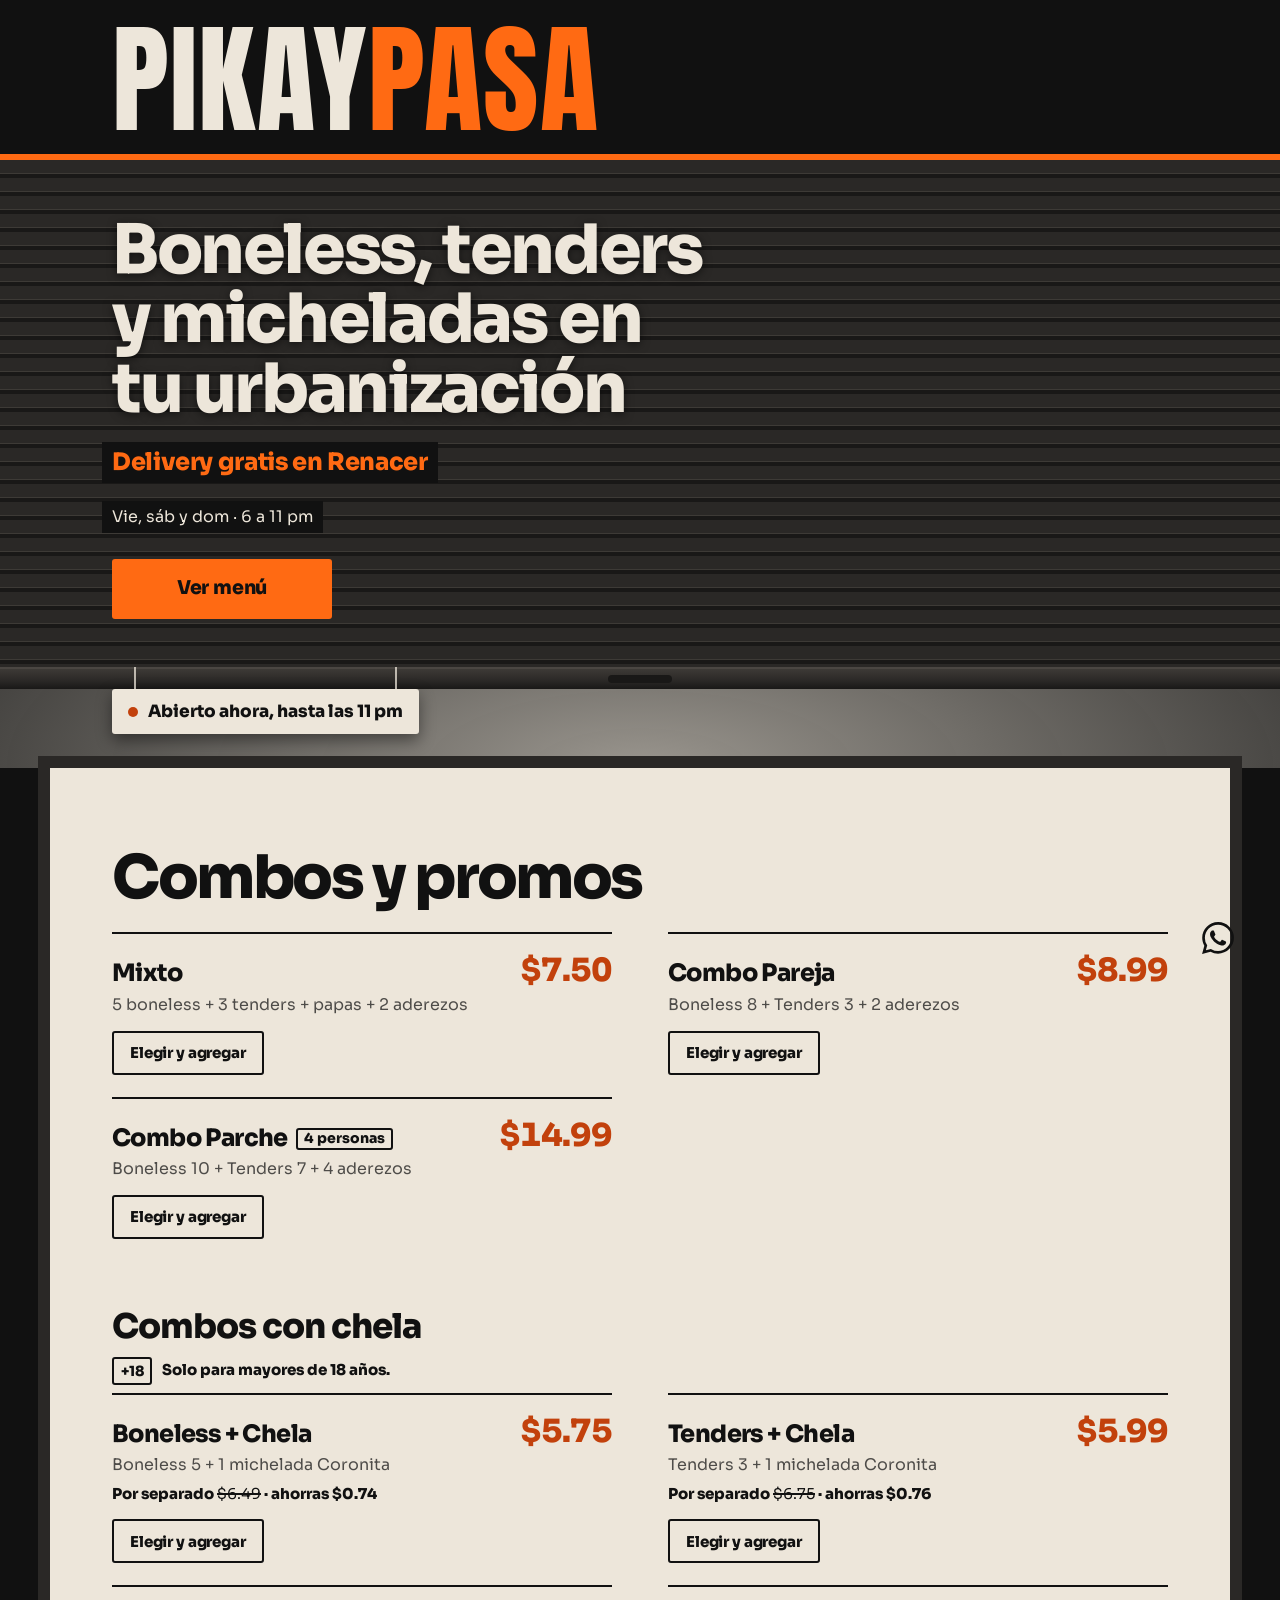
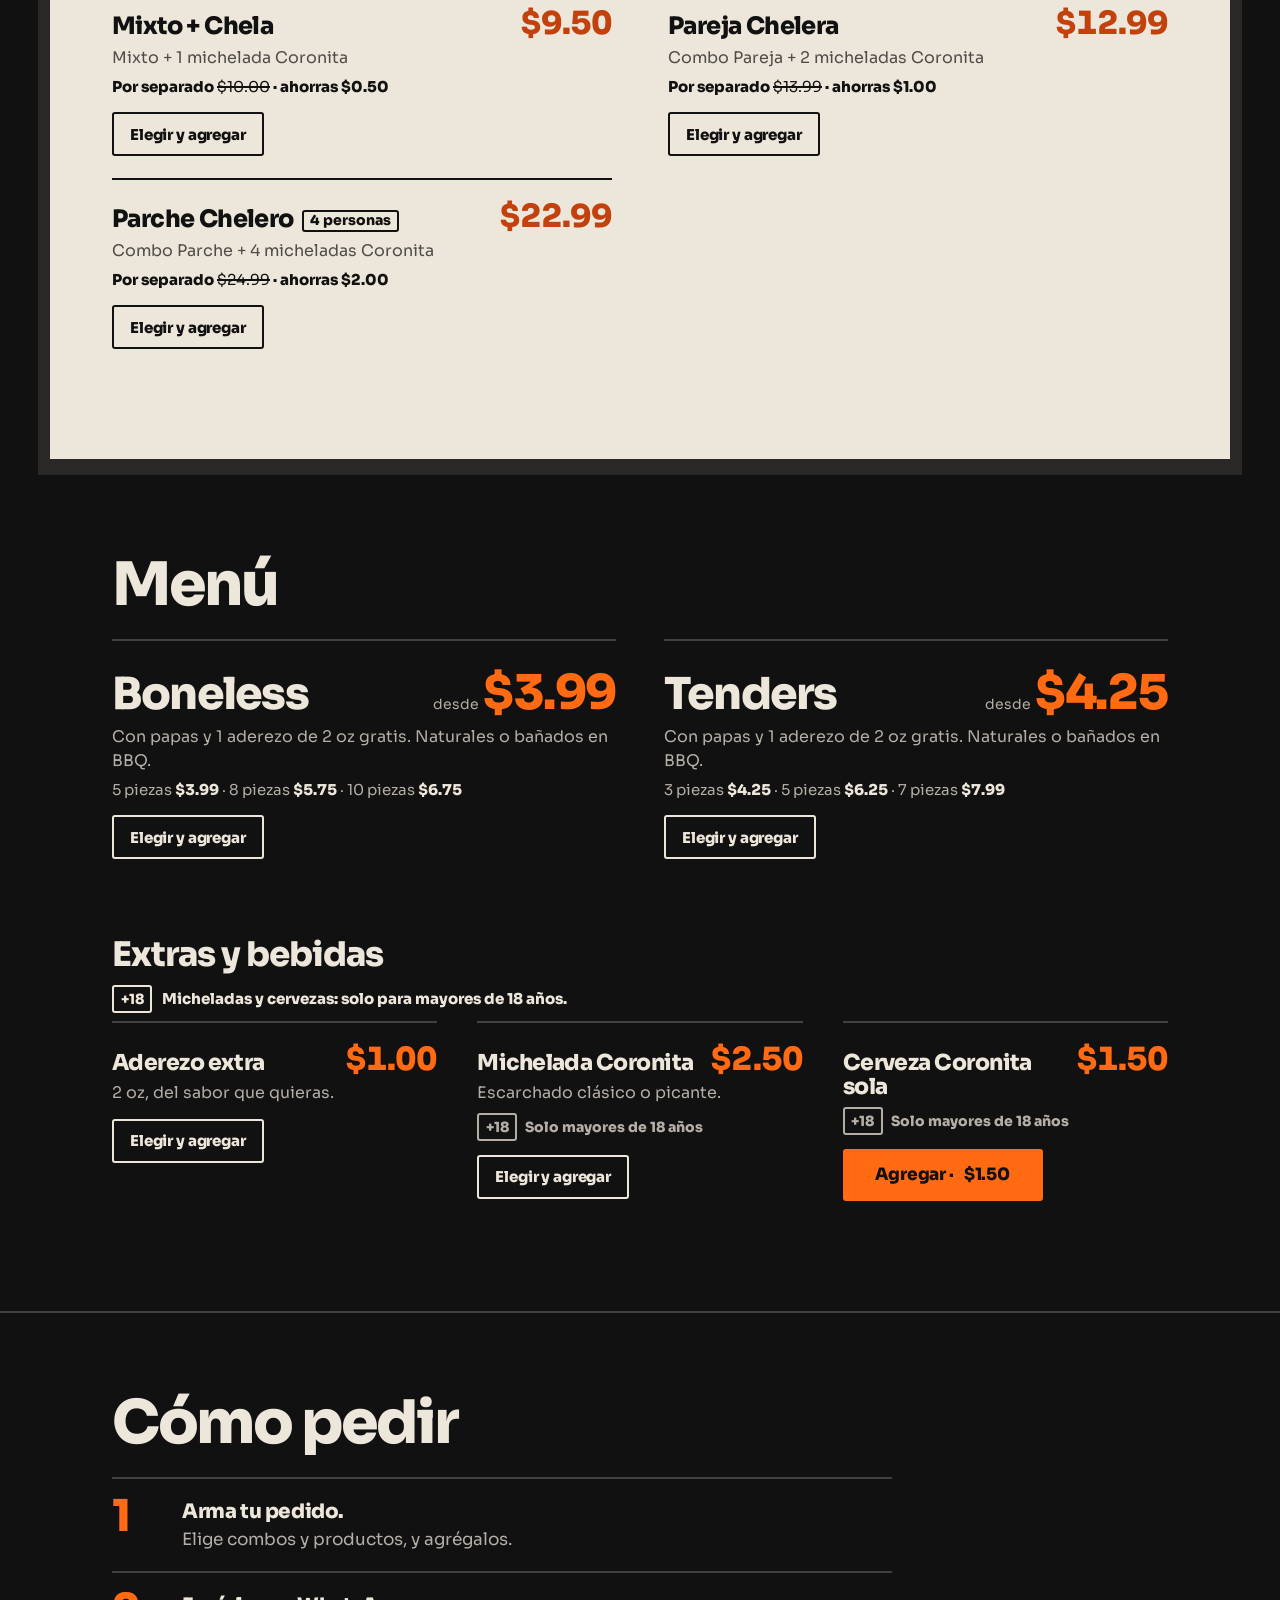
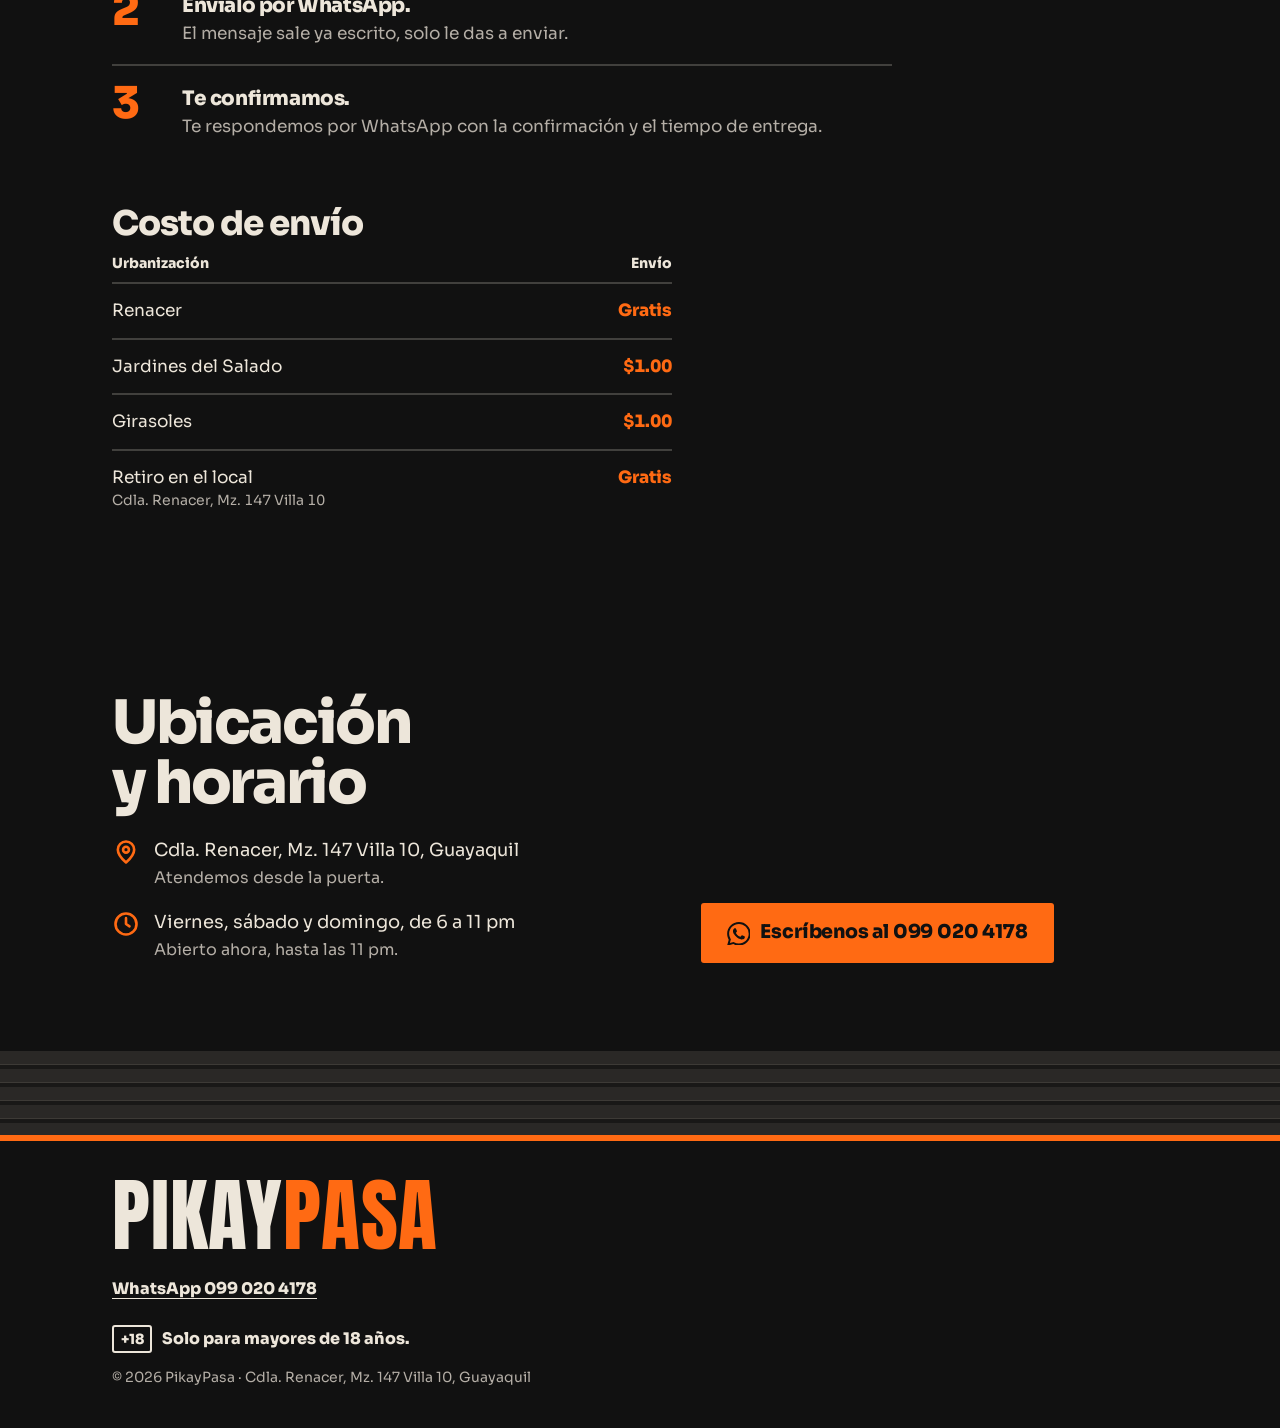
==== index.html @ 6bc5979d "Página de PikayPasa: catálogo para pedir por WhatsApp Sitio estático (HTML, CSS y JS) con combos, me" ====
<!doctype html>
<html lang="es-EC">
<head>
  <meta charset="utf-8">
  <meta name="viewport" content="width=device-width, initial-scale=1, viewport-fit=cover">
  <title>PikayPasa · Boneless, tenders y micheladas en Renacer</title>
  <meta name="description" content="Boneless, tenders y micheladas en tu urbanización. Pide por WhatsApp. Delivery gratis en Renacer. Viernes, sábado y domingo, de 6 a 11 pm.">
  <meta name="theme-color" content="#111111">
  <link rel="icon" href="data:image/svg+xml,%3Csvg xmlns='http://www.w3.org/2000/svg' viewBox='0 0 32 32'%3E%3Crect width='32' height='32' fill='%23111111'/%3E%3Crect x='6' y='22' width='20' height='4' fill='%23FF6A13'/%3E%3Crect x='6' y='6' width='20' height='3' fill='%23EDE6DA'/%3E%3Crect x='6' y='12' width='20' height='3' fill='%23EDE6DA'/%3E%3C/svg%3E">

  <!-- Vista previa al compartir en WhatsApp / redes -->
  <meta property="og:type" content="website">
  <meta property="og:locale" content="es_EC">
  <meta property="og:title" content="PikayPasa">
  <meta property="og:description" content="Boneless, tenders y micheladas en tu urbanización. Pide por WhatsApp. Delivery gratis en Renacer.">
  <!-- Cuando tengas la imagen de 1200×630, guárdala como img/og.jpg y quita los dos guiones de abajo:
  <meta property="og:image" content="img/og.jpg">
  -->

  <link rel="preconnect" href="https://fonts.googleapis.com">
  <link rel="preconnect" href="https://fonts.gstatic.com" crossorigin>
  <link rel="stylesheet" href="https://fonts.googleapis.com/css2?family=Anton&family=Sora:wght@400;800&display=swap">
  <link rel="stylesheet" href="css/estilos.css">
</head>
<body>

  <a class="saltar" href="#combos">Saltar al menú</a>

  <!-- ============ INICIO ============ -->
  <header class="rotulo">
    <h1 class="logo" aria-label="PikayPasa"><span class="logo-pikay">PIKAY</span><span class="logo-pasa">PASA</span></h1>
  </header>

  <section class="frente" aria-label="Inicio">
    <div class="reja" id="reja">
      <div class="reja-texto contenedor">
        <p class="lema">Boneless, tenders y micheladas en tu urbanización</p>
        <p class="gratis">Delivery gratis en Renacer</p>
        <p class="horario-corto" data-texto="horarioCorto"></p>
        <a class="btn btn-grande" href="#combos">Ver menú</a>
      </div>
      <div class="reja-borde" aria-hidden="true"><span class="manija"></span></div>
    </div>
    <p class="cartel" id="estado" role="status"></p>
  </section>

  <nav class="secciones" aria-label="Secciones">
    <div class="secciones-pista" id="secciones">
      <a href="#combos">Combos</a>
      <a href="#chela" data-alcohol>Con chela</a>
      <a href="#p-boneless">Boneless</a>
      <a href="#p-tenders">Tenders</a>
      <a href="#extras">Extras y bebidas</a>
      <a href="#como-pedir">Cómo pedir</a>
      <a href="#ubicacion">Ubicación</a>
    </div>
  </nav>

  <main>
    <!-- ============ COMBOS (la ventanilla) ============ -->
    <section class="ventanilla" id="combos" aria-labelledby="t-combos">
      <div class="contenedor">
        <h2 id="t-combos">Combos y promos</h2>
        <div class="lista lista-combos" id="lista-combos"></div>

        <div class="bloque-chela" id="chela" data-alcohol>
          <h3 class="subtitulo">Combos con chela</h3>
          <p class="aviso-18"><span class="sello-18">+18</span> Solo para mayores de 18 años.</p>
          <div class="lista lista-combos" id="lista-chela"></div>
        </div>
      </div>
    </section>

    <!-- ============ MENÚ ============ -->
    <section class="menu" id="menu" aria-labelledby="t-menu">
      <div class="contenedor">
        <h2 id="t-menu">Menú</h2>
        <div class="menu-principal" id="menu-principal"></div>

        <h3 class="subtitulo" id="extras">Extras y bebidas</h3>
        <p class="aviso-18" data-alcohol><span class="sello-18">+18</span> Micheladas y cervezas: solo para mayores de 18 años.</p>
        <div class="lista lista-extras" id="lista-extras"></div>
      </div>
    </section>

    <!-- ============ CÓMO PEDIR ============ -->
    <section class="como" id="como-pedir" aria-labelledby="t-como">
      <div class="contenedor">
        <h2 id="t-como">Cómo pedir</h2>
        <ol class="pasos">
          <li><span><strong>Arma tu pedido.</strong> Elige combos y productos, y agrégalos.</span></li>
          <li><span><strong>Envíalo por WhatsApp.</strong> El mensaje sale ya escrito, solo le das a enviar.</span></li>
          <li><span><strong>Te confirmamos.</strong> Te respondemos por WhatsApp con la confirmación y el tiempo de entrega.</span></li>
        </ol>

        <h3 class="subtitulo">Costo de envío</h3>
        <table class="tabla-envios">
          <caption class="oculto">Costo de envío por urbanización</caption>
          <thead><tr><th scope="col">Urbanización</th><th scope="col">Envío</th></tr></thead>
          <tbody id="tabla-envios"></tbody>
        </table>
      </div>
    </section>

    <!-- ============ UBICACIÓN Y HORARIO ============ -->
    <section class="ubicacion" id="ubicacion" aria-labelledby="t-ubicacion">
      <div class="contenedor ubicacion-grid">
        <div>
          <h2 id="t-ubicacion">Ubicación y horario</h2>
          <p class="dato">
            <svg class="ico" viewBox="0 0 24 24" aria-hidden="true"><path d="M12 21s-7-6.2-7-11a7 7 0 0 1 14 0c0 4.8-7 11-7 11z"/><circle cx="12" cy="10" r="2.5"/></svg>
            <span><span data-texto="direccionCompleta"></span><br><span class="dato-sub">Atendemos desde la puerta.</span></span>
          </p>
          <p class="dato">
            <svg class="ico" viewBox="0 0 24 24" aria-hidden="true"><circle cx="12" cy="12" r="9"/><path d="M12 7v5l3 2"/></svg>
            <span><span data-texto="horario"></span><br><span class="dato-sub" id="estado-2"></span></span>
          </p>
        </div>
        <div class="ubicacion-acciones">
          <a class="btn btn-grande" id="wa-general" href="#" target="_blank" rel="noopener">
            <svg class="ico ico-wa" viewBox="0 0 24 24" aria-hidden="true"><use href="#logo-wa"/></svg>
            <span>Escríbenos al <span data-texto="whatsappVisible"></span></span>
          </a>
          <a class="enlace-ig" id="ig-1" href="#" target="_blank" rel="noopener" hidden>
            <svg class="ico" viewBox="0 0 24 24" aria-hidden="true"><rect x="3.5" y="3.5" width="17" height="17" rx="5"/><circle cx="12" cy="12" r="4"/><circle cx="17.2" cy="6.8" r="0.6"/></svg>
            <span class="ig-usuario"></span>
          </a>
        </div>
      </div>
    </section>
  </main>

  <!-- ============ PIE ============ -->
  <footer class="pie">
    <div class="pie-reja" aria-hidden="true"></div>
    <div class="contenedor pie-contenido">
      <p class="logo logo-pie" aria-label="PikayPasa"><span class="logo-pikay">PIKAY</span><span class="logo-pasa">PASA</span></p>
      <p class="pie-datos">
        <a id="wa-pie" href="#" target="_blank" rel="noopener">WhatsApp&nbsp;<span data-texto="whatsappVisible"></span></a>
        <a id="ig-2" href="#" target="_blank" rel="noopener" hidden>Instagram&nbsp;<span class="ig-usuario"></span></a>
      </p>
      <p class="pie-18" data-alcohol><span class="sello-18">+18</span> Solo para mayores de 18 años.</p>
      <p class="pie-anio">© <span id="anio"></span> PikayPasa · <span data-texto="direccionCompleta"></span></p>
    </div>
  </footer>

  <!-- Logo de WhatsApp (se reutiliza en los botones) -->
  <svg width="0" height="0" style="position:absolute" aria-hidden="true">
    <symbol id="logo-wa" viewBox="0 0 24 24"><path d="M17.472 14.382c-.297-.149-1.758-.867-2.03-.967-.273-.099-.471-.148-.67.15-.197.297-.767.966-.94 1.164-.173.199-.347.223-.644.075-.297-.15-1.255-.463-2.39-1.475-.883-.788-1.48-1.761-1.653-2.059-.173-.297-.018-.458.13-.606.134-.133.298-.347.446-.52.149-.174.198-.298.298-.497.099-.198.05-.371-.025-.52-.075-.149-.669-1.612-.916-2.207-.242-.579-.487-.5-.669-.51-.173-.008-.371-.01-.57-.01-.198 0-.52.074-.792.372-.272.297-1.04 1.016-1.04 2.479 0 1.462 1.065 2.875 1.213 3.074.149.198 2.096 3.2 5.077 4.487.709.306 1.262.489 1.694.625.712.227 1.36.195 1.871.118.571-.085 1.758-.719 2.006-1.413.248-.694.248-1.289.173-1.413-.074-.124-.272-.198-.57-.347m-5.421 7.403h-.004a9.87 9.87 0 0 1-5.031-1.378l-.361-.214-3.741.982.998-3.648-.235-.374a9.86 9.86 0 0 1-1.51-5.26c.001-5.45 4.436-9.884 9.888-9.884 2.64 0 5.122 1.03 6.988 2.898a9.825 9.825 0 0 1 2.893 6.994c-.003 5.45-4.437 9.884-9.885 9.884m8.413-18.297A11.815 11.815 0 0 0 12.05 0C5.495 0 .16 5.335.157 11.892c0 2.096.547 4.142 1.588 5.945L.057 24l6.305-1.654a11.882 11.882 0 0 0 5.683 1.448h.005c6.554 0 11.89-5.335 11.893-11.893a11.821 11.821 0 0 0-3.48-8.413z"/></symbol>
  </svg>

  <!-- ============ WHATSAPP FLOTANTE ============ -->
  <a class="wa-flotante" id="wa-flotante" href="#" target="_blank" rel="noopener" aria-label="Escríbenos por WhatsApp">
    <svg class="ico-wa" viewBox="0 0 24 24" aria-hidden="true"><use href="#logo-wa"/></svg>
  </a>

  <!-- ============ BARRA DEL PEDIDO ============ -->
  <button class="barra" id="barra" type="button" aria-haspopup="dialog" aria-controls="pedido" hidden>
    <span class="barra-info">
      <span class="barra-titulo">Tu pedido</span>
      <span class="barra-cantidad" id="barra-cantidad"></span>
    </span>
    <span class="barra-total" id="barra-total"></span>
    <span class="barra-ver">Ver pedido</span>
  </button>

  <!-- ============ PANEL DEL PEDIDO ============ -->
  <dialog class="pedido" id="pedido" aria-labelledby="t-pedido">
    <div class="pedido-cabeza">
      <h2 id="t-pedido">Tu pedido</h2>
      <button class="btn-icono" type="button" id="cerrar-pedido" aria-label="Cerrar pedido">
        <svg class="ico" viewBox="0 0 24 24" aria-hidden="true"><path d="M6 6l12 12M18 6L6 18"/></svg>
      </button>
    </div>

    <div class="pedido-cuerpo" id="pedido-cuerpo">
      <ul class="lineas" id="lineas"></ul>
      <p class="vacio" id="vacio" hidden>Todavía no agregas nada. Mira los combos y el menú.</p>

      <form class="datos" id="datos" novalidate>
        <fieldset class="zonas">
          <legend>¿Dónde lo entregamos?</legend>
          <div id="zonas"></div>
        </fieldset>

        <label class="campo">
          <span>Tu nombre</span>
          <input type="text" name="nombre" id="f-nombre" autocomplete="given-name" maxlength="60" required>
        </label>
        <label class="campo" id="campo-direccion">
          <span>Dirección (manzana y villa)</span>
          <input type="text" name="direccion" id="f-direccion" placeholder="Ej.: Mz. 12 Villa 4" autocomplete="off" maxlength="80">
        </label>
        <label class="campo">
          <span>Nota <span class="opcional">(opcional)</span></span>
          <textarea name="nota" id="f-nota" rows="2" maxlength="200" placeholder="Ej.: sin cebolla en la michelada"></textarea>
        </label>
      </form>

      <dl class="desglose" id="desglose"></dl>
    </div>

    <div class="pedido-pie">
      <p class="falta" id="falta" aria-live="polite"></p>
      <button class="btn btn-grande btn-enviar" type="button" id="enviar" disabled>
        <svg class="ico ico-wa" viewBox="0 0 24 24" aria-hidden="true"><use href="#logo-wa"/></svg>
        <span>Enviar pedido por WhatsApp</span>
      </button>
    </div>

    <div class="enviado" id="enviado" hidden>
      <p class="enviado-titulo">¡Tu pedido salió para WhatsApp!</p>
      <p>Te vamos a responder por WhatsApp para confirmar tu pedido y el tiempo de entrega.</p>
      <p class="enviado-sub">¿No se abrió el chat? <a id="reabrir" href="#" target="_blank" rel="noopener">Ábrelo otra vez con tu pedido</a>.</p>
      <button class="btn btn-grande" type="button" id="seguir">Listo</button>
    </div>
  </dialog>

  <script src="data/menu.js"></script>
  <script src="js/app.js"></script>
</body>
</html>
---- css/estilos.css ----
/* PikayPasa · estilos
   Paleta "Naranja crujiente". Los colores se cambian aquí arriba. */

:root {
  --negro: #111111;
  --naranja: #FF6A13;
  --hueso: #EDE6DA;
  --naranja-osc: #C2410C;
  --acero: #2A2826;
  --acero-sombra: #191817;
  --acero-luz: #3D3a36;

  --hueso-suave: rgba(237, 230, 218, 0.74);
  --hueso-linea: rgba(237, 230, 218, 0.22);
  --negro-suave: rgba(17, 17, 17, 0.72);
  --negro-linea: rgba(17, 17, 17, 0.2);

  --f-logo: "Anton", "Oswald", "Arial Narrow", sans-serif;
  --f-texto: "Sora", system-ui, -apple-system, "Segoe UI", sans-serif;

  --borde: 2px;
  --radio: 3px;
  --sube: cubic-bezier(0.16, 1, 0.3, 1);
  --gutter: 16px;
  --barra-alto: 72px;
  --vano: 0px;     /* espacio a los lados de la ventanilla */
  --marco: 6px;    /* grosor de los marcos de la ventanilla */

  color-scheme: dark;
}

*, *::before, *::after { box-sizing: border-box; }
html { -webkit-text-size-adjust: 100%; scroll-behavior: smooth; scroll-padding-top: 80px; }
html.sin-scroll { overflow: hidden; }
body {
  margin: 0;
  background: var(--negro);
  color: var(--hueso);
  font-family: var(--f-texto);
  font-weight: 400;
  font-size: 1rem;
  line-height: 1.5;
  -webkit-font-smoothing: antialiased;
  -webkit-tap-highlight-color: transparent;
  scrollbar-color: var(--acero-luz) var(--negro);
}
body.con-barra { padding-bottom: calc(var(--barra-alto) + env(safe-area-inset-bottom)); }
h1, h2, h3, p, ol, ul, dl, dd, fieldset { margin: 0; padding: 0; }
fieldset { border: 0; min-width: 0; }
ul, ol { list-style: none; }
button, input, select, textarea { font: inherit; color: inherit; }
img, svg { display: block; }
::selection { background: var(--naranja); color: var(--negro); }
:focus-visible { outline: 3px solid var(--naranja); outline-offset: 2px; }
.ventanilla :focus-visible, .pedido :focus-visible { outline-color: var(--naranja-osc); }
[hidden] { display: none !important; }
.oculto { position: absolute; width: 1px; height: 1px; overflow: hidden; clip: rect(0 0 0 0); white-space: nowrap; }

.contenedor { width: 100%; max-width: 1120px; margin: 0 auto; padding-left: var(--gutter); padding-right: var(--gutter); }

.ico { width: 1.25em; height: 1.25em; flex: none; fill: none; stroke: currentColor; stroke-width: 2.25; stroke-linecap: round; stroke-linejoin: round; }
.ico-wa { fill: currentColor; stroke: none; }

.saltar { position: absolute; left: 8px; top: -60px; z-index: 50; background: var(--naranja); color: var(--negro); padding: 10px 14px; font-weight: 800; text-decoration: none; }
.saltar:focus { top: 8px; }

/* ---------- Botones ---------- */
.btn {
  display: inline-flex; align-items: center; justify-content: center; gap: 10px;
  min-height: 52px; padding: 12px 22px;
  background: var(--naranja); color: var(--negro);
  border: 0; border-radius: var(--radio);
  font-weight: 800; font-size: 1.0625rem; line-height: 1.15; letter-spacing: -0.01em;
  text-decoration: none; text-align: center; cursor: pointer;
  transition: background-color 160ms ease, transform 120ms ease;
  touch-action: manipulation;
}
@media (hover: hover) { .btn:hover { background: #FF7F33; } }
.btn:active { transform: translateY(1px); }
.btn:disabled { background: var(--negro-linea); color: var(--negro-suave); cursor: not-allowed; transform: none; }
.btn-grande { min-height: 60px; font-size: 1.1875rem; padding: 14px 26px; }
.btn.agregado { background: var(--hueso); color: var(--negro); }
/* Sobre hueso solo hay dos tintas: negro y naranja oscuro */
.ventanilla .btn, .pedido .btn { background: var(--negro); color: var(--hueso); }
@media (hover: hover) { .ventanilla .btn:hover, .pedido .btn:hover { background: #2b2b2b; } }
.ventanilla .btn.agregado { background: var(--naranja-osc); color: var(--hueso); }
.pedido .btn:disabled { background: var(--negro-linea); color: var(--negro-suave); }

.btn-texto {
  display: inline-flex; align-items: center; gap: 6px; min-height: 44px; padding: 8px 4px;
  background: none; border: 0; cursor: pointer; font-weight: 800; font-size: 0.9375rem;
  text-decoration: underline; text-underline-offset: 4px; text-decoration-thickness: 2px;
}
.btn-icono {
  display: inline-flex; align-items: center; justify-content: center;
  width: 44px; height: 44px; padding: 0; border-radius: var(--radio);
  background: transparent; border: var(--borde) solid currentColor; cursor: pointer;
}

/* ---------- Logo / rótulo ---------- */
.logo { font-family: var(--f-logo); font-weight: 400; line-height: 0.95; letter-spacing: 0.01em; white-space: nowrap; }
.logo-pikay { color: var(--hueso); }
.logo-pasa { color: var(--naranja); }

.rotulo {
  background: var(--negro);
  text-align: center;
  padding: 22px var(--gutter) 18px;
  border-bottom: 6px solid var(--naranja);
  position: relative; z-index: 2;
}
.rotulo .logo { font-size: clamp(3.75rem, 19vw, 7.5rem); }

/* ---------- Frente: la reja ---------- */
/* Debajo de la reja: la luz de la ventanilla */
.frente {
  position: relative; overflow: hidden;
  background:
    radial-gradient(130% 100% at 50% 100%, rgba(237, 230, 218, 0.62) 0%, rgba(237, 230, 218, 0.2) 45%, rgba(237, 230, 218, 0) 78%),
    var(--negro);
}
.reja {
  position: relative;
  background:
    repeating-linear-gradient(180deg,
      var(--acero) 0, var(--acero) 13px,
      var(--acero-luz) 13px, var(--acero-luz) 14px,
      var(--acero-sombra) 14px, var(--acero-sombra) 18px);
  padding: 34px 0 30px;
}
.reja-texto { display: flex; flex-direction: column; align-items: flex-start; gap: 14px; }
.lema {
  font-weight: 800; font-size: clamp(2rem, 9.2vw, 4.25rem); line-height: 1.02; letter-spacing: -0.035em;
  color: var(--hueso); max-width: 14ch; text-wrap: balance;
  text-shadow: 0 2px 10px rgba(0, 0, 0, 0.55);
}
.gratis {
  font-weight: 800; font-size: clamp(1.125rem, 4.6vw, 1.5rem); line-height: 1.2; letter-spacing: -0.015em;
  color: var(--naranja);
  background: var(--negro); padding: 6px 10px; margin-left: -10px;
}
.horario-corto { font-size: 1rem; color: var(--hueso); background: var(--negro); padding: 4px 10px; margin-left: -10px; }
.reja-texto .btn { margin-top: 8px; min-width: 220px; }

.reja-borde {
  height: 22px;
  background: linear-gradient(180deg, var(--acero-luz), var(--acero) 60%, var(--acero-sombra));
  border-top: 2px solid #4a4642;
  position: absolute; left: 0; right: 0; bottom: -22px;
}
.manija { position: absolute; left: 50%; top: 6px; width: 64px; height: 8px; margin-left: -32px; background: var(--acero-sombra); border-radius: 4px; }

/* El cartel cuelga de la reja */
.cartel {
  position: relative;
  margin: 22px var(--gutter) 0;
  display: inline-grid; grid-template-columns: auto 1fr; align-items: baseline; column-gap: 10px; row-gap: 2px;
  background: var(--hueso); color: var(--negro);
  font-weight: 800; font-size: 1.0625rem; line-height: 1.25;
  padding: 12px 16px;
  border-radius: var(--radio);
  box-shadow: 0 6px 16px rgba(0, 0, 0, 0.45);
  transform-origin: 50% -22px;
}
.cartel::before, .cartel::after {
  content: ""; position: absolute; top: -22px; width: 2px; height: 22px; background: var(--hueso-suave);
}
.cartel::before { left: 22px; }
.cartel::after { right: 22px; }
.cartel small { grid-column: 2; font-weight: 400; font-size: 0.9375rem; color: var(--negro-suave); }
.cartel-punto { align-self: center; width: 10px; height: 10px; border-radius: 50%; background: var(--naranja-osc); flex: none; }
.cerrado .cartel-punto { background: transparent; border: 2px solid var(--negro); }

.frente { padding-bottom: 34px; }
.frente::after { /* dintel / repisa de la ventanilla, continúa en los marcos */
  content: ""; position: absolute; left: var(--vano); right: var(--vano); bottom: 0; height: 12px; background: var(--acero);
}

/* Cerrado: la reja baja hasta el cartel y la luz se apaga */
.cerrado .frente { background: var(--acero-sombra); padding-bottom: 0; }
.cerrado .reja { padding-bottom: 168px; }
.cerrado .cartel { position: absolute; left: 0; bottom: 40px; margin-top: 0; margin-right: var(--gutter); z-index: 1; }
.cerrado .cartel::before, .cerrado .cartel::after { display: none; }
.cerrado .frente::after { background: var(--acero-sombra); }
.cerrado .reja-borde { bottom: 0; }
.cerrado .manija { width: 24px; height: 16px; margin-left: -12px; top: 3px; border-radius: 2px; background: var(--acero-sombra); border: 2px solid var(--acero-luz); }
.cerrado .ventanilla { box-shadow: inset 0 28px 28px -16px rgba(17, 17, 17, 0.28); }

/* Abierto: la reja sube y deja ver la luz */
@media (prefers-reduced-motion: no-preference) {
  .subiendo .reja { animation: reja-sube 680ms var(--sube) both; }
  .subiendo .cartel { animation: cartel-cae 520ms var(--sube) 420ms both; }
}
@keyframes reja-sube {
  from { transform: translateY(132px); }
  to { transform: translateY(0); }
}
@keyframes cartel-cae {
  from { transform: translateY(-18px); opacity: 0; }
  to { transform: translateY(0); opacity: 1; }
}

/* ---------- Secciones ---------- */
main section { padding: 56px 0 64px; }
h2 {
  font-weight: 800; font-size: clamp(2.125rem, 9vw, 3.75rem); line-height: 1; letter-spacing: -0.04em;
  margin-bottom: 24px; text-wrap: balance;
}
.subtitulo {
  font-weight: 800; font-size: clamp(1.5rem, 6vw, 2.125rem); line-height: 1.05; letter-spacing: -0.03em;
  margin: 48px 0 12px;
}

/* La ventanilla (hueso), con marcos y repisa de acero */
.ventanilla {
  background: var(--hueso); color: var(--negro);
  margin: 0 var(--vano);
  border-left: var(--marco) solid var(--acero);
  border-right: var(--marco) solid var(--acero);
  border-bottom: 16px solid var(--acero);
}
.ventanilla h2 { color: var(--negro); }

.aviso-18 { display: flex; align-items: center; gap: 10px; font-weight: 800; font-size: 0.9375rem; margin-bottom: 8px; }
.sello-18 {
  display: inline-flex; align-items: center; justify-content: center; flex: none;
  min-width: 40px; height: 28px; padding: 0 6px;
  border: var(--borde) solid currentColor; border-radius: var(--radio);
  font-weight: 800; font-size: 0.875rem; line-height: 1;
}

/* ---------- Productos ---------- */
.lista { display: grid; grid-template-columns: 1fr; }
.item { border-top: var(--borde) solid var(--negro); padding: 20px 0 22px; }
.menu .item, .menu .lista .item { border-top-color: var(--hueso-linea); }
.item-cabeza { display: flex; justify-content: space-between; align-items: baseline; gap: 16px; }
.item-nombre { font-weight: 800; font-size: 1.5rem; line-height: 1.1; letter-spacing: -0.025em; }
.item-personas { display: inline-block; font-size: 0.875rem; letter-spacing: 0; vertical-align: middle; border: var(--borde) solid currentColor; border-radius: var(--radio); padding: 1px 6px; margin-left: 4px; }
.item-precio {
  font-weight: 800; font-size: 2rem; line-height: 1; letter-spacing: -0.03em; white-space: nowrap;
  font-variant-numeric: tabular-nums; color: var(--naranja);
}
.ventanilla .item-precio { color: var(--naranja-osc); }
.item-trae { margin-top: 6px; max-width: 46ch; }
.ventanilla .item-trae { color: var(--negro-suave); }
.menu .item-trae { color: var(--hueso-suave); }
.item-ahorro { margin-top: 6px; font-weight: 800; font-size: 0.9375rem; }
.item-ahorro s { font-weight: 400; text-decoration-thickness: 2px; }
.item-18 { margin-top: 8px; display: flex; align-items: center; gap: 8px; font-size: 0.875rem; font-weight: 800; color: var(--hueso-suave); }
.item-porciones { margin-top: 6px; font-size: 0.9375rem; color: var(--hueso-suave); }
.item-porciones b { color: var(--hueso); font-weight: 800; font-variant-numeric: tabular-nums; }
.item-desde { font-size: 0.875rem; font-weight: 400; letter-spacing: 0; color: var(--hueso-suave); }
.item-acciones { margin-top: 14px; display: flex; flex-wrap: wrap; align-items: center; gap: 8px 18px; }
.item-acciones .btn-agregar { flex: 0 1 auto; min-width: 200px; }
/* El botón que abre opciones es liviano: solo borde */
.item-acciones .btn-abrir {
  min-height: 44px; padding: 8px 16px; font-size: 0.9375rem;
  background: transparent; color: inherit; border: var(--borde) solid currentColor;
}
@media (hover: hover) {
  .menu .btn-abrir:hover { background: var(--hueso); color: var(--negro); }
  .ventanilla .item-acciones .btn-abrir:hover { background: var(--negro); color: var(--hueso); }
}

/* Opciones */
.item-opciones { margin-top: 16px; display: grid; gap: 16px; }
.opcion legend, .opcion-select > span { font-weight: 800; font-size: 0.875rem; margin-bottom: 8px; letter-spacing: 0; }
.chips { display: flex; flex-wrap: wrap; gap: 8px; }
.chip { position: relative; }
.chip input { position: absolute; opacity: 0; inset: 0; margin: 0; cursor: pointer; }
.chip span {
  display: inline-flex; align-items: center; gap: 6px; min-height: 44px; padding: 8px 14px;
  border: var(--borde) solid var(--hueso-linea); border-radius: var(--radio);
  font-size: 0.9375rem; line-height: 1.2; cursor: pointer; user-select: none;
  transition: background-color 140ms ease, border-color 140ms ease, color 140ms ease;
}
.chip b { font-weight: 800; font-variant-numeric: tabular-nums; }
.chip input:checked + span { background: var(--hueso); border-color: var(--hueso); color: var(--negro); font-weight: 800; }
.chip input:focus-visible + span { outline: 3px solid var(--naranja); outline-offset: 2px; }
.ventanilla .chip span { border-color: var(--negro-linea); }
.ventanilla .chip input:checked + span { background: var(--negro); border-color: var(--negro); color: var(--hueso); }
.ventanilla .chip input:focus-visible + span { outline-color: var(--naranja-osc); }
@media (hover: hover) {
  .chip input:not(:checked) + span:hover { border-color: var(--hueso-suave); }
  .ventanilla .chip input:not(:checked) + span:hover { border-color: var(--negro); }
}

.selects { display: grid; grid-template-columns: repeat(2, minmax(0, 1fr)); gap: 10px; }
.opcion-select { display: grid; gap: 4px; }
.opcion-select > span { margin-bottom: 0; font-weight: 400; font-size: 0.8125rem; }
select {
  appearance: none; -webkit-appearance: none;
  width: 100%; min-height: 48px; padding: 10px 38px 10px 12px;
  border: var(--borde) solid var(--negro); border-radius: var(--radio);
  background: transparent url("data:image/svg+xml,%3Csvg xmlns='http://www.w3.org/2000/svg' viewBox='0 0 24 24' fill='none' stroke='%23111111' stroke-width='2.5' stroke-linecap='round' stroke-linejoin='round'%3E%3Cpath d='M6 9l6 6 6-6'/%3E%3C/svg%3E") no-repeat right 10px center / 18px;
  font-weight: 800; font-size: 1rem; cursor: pointer;
}
.menu select {
  border-color: var(--hueso-linea); color: var(--hueso);
  background-image: url("data:image/svg+xml,%3Csvg xmlns='http://www.w3.org/2000/svg' viewBox='0 0 24 24' fill='none' stroke='%23EDE6DA' stroke-width='2.5' stroke-linecap='round' stroke-linejoin='round'%3E%3Cpath d='M6 9l6 6 6-6'/%3E%3C/svg%3E");
}
select option { color: var(--negro); background: var(--hueso); }

.item-plegable.abierto { padding-bottom: 26px; }

/* ---------- Menú (negro) ---------- */
.nota-menu { color: var(--hueso-suave); max-width: 52ch; margin-top: -8px; }
.menu-principal { display: grid; gap: 0; margin-top: 12px; }
.menu-principal .item { padding: 28px 0 30px; }
.menu-principal .item-nombre { font-size: clamp(2rem, 8vw, 2.75rem); letter-spacing: -0.04em; }
.menu-principal .item-precio { font-size: clamp(2.25rem, 9vw, 3rem); }
.menu .aviso-18 { color: var(--hueso); }
.lista-extras .item-nombre { font-size: 1.375rem; }

/* ---------- Cómo pedir (negro: la ventanilla es la única luz) ---------- */
.como { background: var(--negro); color: var(--hueso); border-top: var(--borde) solid var(--hueso-linea); }
.pasos { display: grid; gap: 0; counter-reset: paso; }
.pasos li {
  counter-increment: paso;
  display: grid; grid-template-columns: 56px 1fr; gap: 14px; align-items: start;
  border-top: var(--borde) solid var(--hueso-linea); padding: 18px 0;
  font-size: 1.0625rem; max-width: 60ch; color: var(--hueso-suave);
}
.pasos li::before {
  content: counter(paso);
  font-family: var(--f-texto); font-weight: 800; font-size: 2.75rem; line-height: 0.9; color: var(--naranja);
}
.pasos strong { color: var(--hueso); }
.pasos strong { display: block; font-weight: 800; font-size: 1.25rem; letter-spacing: -0.02em; }

.tabla-envios { width: 100%; max-width: 560px; border-collapse: collapse; font-variant-numeric: tabular-nums; }
.tabla-envios th { text-align: left; font-weight: 800; font-size: 0.875rem; padding: 0 0 8px; }
.tabla-envios th:last-child, .tabla-envios td:last-child { text-align: right; }
.tabla-envios td { border-top: var(--borde) solid var(--hueso-linea); padding: 14px 0; font-size: 1.0625rem; vertical-align: top; }
.tabla-envios td:last-child { font-weight: 800; color: var(--naranja); white-space: nowrap; padding-left: 16px; }
.tabla-envios small { display: block; font-size: 0.875rem; color: var(--hueso-suave); }

/* ---------- Ubicación (negro) ---------- */
.ubicacion-grid { display: grid; gap: 28px; }
.dato { display: flex; gap: 14px; align-items: flex-start; font-size: 1.125rem; margin-top: 18px; }
.dato .ico { width: 28px; height: 28px; color: var(--naranja); margin-top: 1px; }
.dato-sub { color: var(--hueso-suave); font-size: 1rem; }
.ubicacion-acciones { display: flex; flex-direction: column; align-items: flex-start; gap: 14px; }
.enlace-ig { display: inline-flex; align-items: center; gap: 10px; min-height: 44px; color: var(--hueso); font-weight: 800; text-underline-offset: 4px; }

/* ---------- Pie: la reja baja ---------- */
.pie { background: var(--negro); }
.pie-reja {
  height: 90px;
  background: repeating-linear-gradient(180deg,
    var(--acero) 0, var(--acero) 13px,
    var(--acero-luz) 13px, var(--acero-luz) 14px,
    var(--acero-sombra) 14px, var(--acero-sombra) 18px);
  border-bottom: 6px solid var(--naranja);
}
.pie-contenido { padding-top: 36px; padding-bottom: 40px; display: grid; gap: 14px; }
.logo-pie { font-size: clamp(3rem, 15vw, 5rem); }
.pie-datos { display: flex; flex-wrap: wrap; gap: 4px 24px; }
.pie-datos a { display: inline-flex; align-items: center; min-height: 44px; color: var(--hueso); font-weight: 800; text-underline-offset: 4px; }
.pie-18 { display: flex; align-items: center; gap: 10px; font-weight: 800; }
.pie-anio { color: var(--hueso-suave); font-size: 0.875rem; }

/* ---------- Barra de secciones (fija arriba) ---------- */
.secciones {
  position: fixed; top: 0; left: 0; right: 0; z-index: 15;
  background: var(--negro);
  border-bottom: var(--borde) solid var(--hueso-linea);
  transform: translateY(-110%); visibility: hidden;
  transition: transform 320ms var(--sube), visibility 0s linear 320ms;
}
.paso-la-reja .secciones, .secciones:focus-within {
  transform: translateY(0); visibility: visible;
  transition: transform 320ms var(--sube), visibility 0s;
}
.secciones-pista {
  display: flex; gap: 8px; overflow-x: auto; scrollbar-width: none;
  padding: 10px var(--gutter);
  max-width: 1120px; margin: 0 auto;
  overscroll-behavior-x: contain;
}
.secciones-pista::-webkit-scrollbar { display: none; }
.secciones a {
  flex: none; display: inline-flex; align-items: center; min-height: 44px; padding: 0 14px;
  border: var(--borde) solid var(--hueso-linea); border-radius: var(--radio);
  color: var(--hueso); text-decoration: none; font-weight: 800; font-size: 0.9375rem; white-space: nowrap;
  transition: background-color 140ms ease, color 140ms ease, border-color 140ms ease;
}
.secciones a[aria-current] { background: var(--hueso); color: var(--negro); border-color: var(--hueso); }
@media (hover: hover) { .secciones a:not([aria-current]):hover { border-color: var(--hueso-suave); } }

/* ---------- WhatsApp flotante ---------- */
.wa-flotante {
  position: fixed; z-index: 19;
  right: var(--gutter); bottom: calc(16px + env(safe-area-inset-bottom));
  width: 60px; height: 60px; border-radius: 50%;
  display: flex; align-items: center; justify-content: center;
  background: var(--naranja); color: var(--negro);
  box-shadow: 0 6px 18px rgba(0, 0, 0, 0.5);
  transform: translateY(140%); visibility: hidden;
  transition: transform 320ms var(--sube), visibility 0s linear 320ms;
}
.wa-flotante svg { width: 32px; height: 32px; }
/* Aparece al pasar la reja; se esconde cuando ya hay pedido (la barra lleva a WhatsApp) */
.paso-la-reja .wa-flotante, .wa-flotante:focus-visible {
  transform: translateY(0); visibility: visible;
  transition: transform 320ms var(--sube), visibility 0s;
}
.con-barra .wa-flotante { transform: translateY(140%); visibility: hidden; }

/* ---------- Barra del pedido ---------- */
.barra {
  position: fixed; left: 0; right: 0; bottom: 0; z-index: 20;
  display: grid; grid-template-columns: 1fr auto auto; align-items: center; gap: 14px;
  width: 100%; min-height: var(--barra-alto);
  padding: 10px var(--gutter) calc(10px + env(safe-area-inset-bottom));
  background: var(--negro); color: var(--hueso);
  border: 0; border-top: 4px solid var(--naranja);
  text-align: left; cursor: pointer;
  box-shadow: 0 -8px 24px rgba(0, 0, 0, 0.5);
  animation: barra-entra 380ms var(--sube) both;
}
.barra-info { display: grid; line-height: 1.2; }
.barra-titulo { font-weight: 800; font-size: 1.0625rem; }
.barra-cantidad { font-size: 0.875rem; color: var(--hueso-suave); }
.barra-total { font-weight: 800; font-size: 1.75rem; letter-spacing: -0.03em; color: var(--naranja); font-variant-numeric: tabular-nums; }
.barra-ver { display: inline-flex; align-items: center; min-height: 48px; padding: 0 16px; background: var(--naranja); color: var(--negro); font-weight: 800; border-radius: var(--radio); }
.barra.pulso .barra-total { animation: total-pulso 420ms var(--sube); }
@keyframes barra-entra { from { transform: translateY(100%); } to { transform: translateY(0); } }
@keyframes total-pulso { 0% { transform: translateY(6px); } 100% { transform: translateY(0); } }

/* ---------- Panel del pedido (el ticket sube por la ventanilla) ---------- */
.pedido {
  margin: auto auto 0; padding: 0;
  width: 100%; max-width: 560px; max-height: 92vh; max-height: 92dvh;
  border: 0; border-top: 6px solid var(--naranja); border-radius: 0;
  background: var(--hueso); color: var(--negro);
  display: none; flex-direction: column; overflow: hidden;
  color-scheme: light;
}
.pedido[open] { display: flex; animation: ticket-sube 420ms var(--sube); }
.pedido::backdrop { background: rgba(17, 17, 17, 0.72); }
@keyframes ticket-sube { from { transform: translateY(40%); opacity: 0.4; } to { transform: translateY(0); opacity: 1; } }
@media (prefers-reduced-motion: reduce) {
  .pedido[open], .barra, .barra.pulso .barra-total { animation: none; }
  html { scroll-behavior: auto; }
}

.pedido-cabeza { display: flex; justify-content: space-between; align-items: center; padding: 16px var(--gutter) 12px; border-bottom: var(--borde) solid var(--negro); }
.pedido-cabeza h2 { font-size: 1.75rem; margin: 0; letter-spacing: -0.03em; }
.pedido-cuerpo { overflow-y: auto; padding: 4px var(--gutter) 20px; overscroll-behavior: contain; scrollbar-color: rgba(17, 17, 17, 0.35) var(--hueso); }
.pedido-pie { padding: 12px var(--gutter) calc(14px + env(safe-area-inset-bottom)); border-top: var(--borde) solid var(--negro); background: var(--hueso); }
.btn-enviar { width: 100%; }
.falta { font-size: 0.9375rem; color: var(--naranja-osc); font-weight: 800; min-height: 0; }
.falta:not(:empty) { margin-bottom: 10px; }

.lineas { display: grid; }
.linea {
  display: grid; grid-template-columns: 1fr auto; gap: 4px 12px;
  padding: 14px 0; border-bottom: var(--borde) solid var(--negro-linea);
}
.linea-nombre { font-weight: 800; font-size: 1.0625rem; line-height: 1.25; }
.linea-detalle { font-size: 0.875rem; color: var(--negro-suave); }
.linea-total { font-weight: 800; font-size: 1.125rem; font-variant-numeric: tabular-nums; }
.linea-controles { grid-column: 1 / -1; display: flex; align-items: center; gap: 10px; margin-top: 6px; }
.linea-cantidad { min-width: 28px; text-align: center; font-weight: 800; font-size: 1.125rem; font-variant-numeric: tabular-nums; }
.btn-quitar { margin-left: auto; }
.vacio { padding: 20px 0; color: var(--negro-suave); }

.datos { display: grid; gap: 16px; margin-top: 22px; }
.zonas legend { font-weight: 800; font-size: 1.25rem; letter-spacing: -0.02em; margin-bottom: 10px; }
.zona {
  position: relative; display: flex; justify-content: space-between; align-items: center; gap: 12px;
  min-height: 56px; padding: 10px 14px 10px 46px; margin-bottom: 8px;
  border: var(--borde) solid var(--negro-linea); border-radius: var(--radio); cursor: pointer;
}
.zona input { position: absolute; left: 14px; top: 50%; width: 22px; height: 22px; margin: -11px 0 0; accent-color: var(--negro); cursor: pointer; }
.zona-nombre { font-weight: 800; line-height: 1.25; }
.zona-nombre small { display: block; font-weight: 400; font-size: 0.8125rem; color: var(--negro-suave); }
.zona-costo { font-weight: 800; color: var(--naranja-osc); white-space: nowrap; font-variant-numeric: tabular-nums; }
.zona:has(input:checked) { border-color: var(--negro); background: rgba(17, 17, 17, 0.06); }

.campo { display: grid; gap: 6px; font-weight: 800; }
.campo .opcional { font-weight: 400; color: var(--negro-suave); }
.campo input, .campo textarea {
  width: 100%; min-height: 52px; padding: 12px 14px;
  background: transparent; color: var(--negro);
  border: var(--borde) solid var(--negro); border-radius: var(--radio);
  font-weight: 400; font-size: 1rem; /* 16px evita el zoom en iPhone */
}
.campo textarea { resize: vertical; min-height: 76px; }
.campo input::placeholder, .campo textarea::placeholder { color: rgba(17, 17, 17, 0.62); }
.campo input:focus, .campo textarea:focus { outline: 3px solid var(--naranja-osc); outline-offset: 1px; }

.desglose { margin-top: 22px; border-top: var(--borde) solid var(--negro); padding-top: 10px; font-variant-numeric: tabular-nums; }
.desglose div { display: flex; justify-content: space-between; gap: 12px; padding: 6px 0; }
.desglose dd { font-weight: 800; text-align: right; }
.desglose dd.pendiente { font-weight: 400; color: var(--negro-suave); }
.desglose-total { border-top: var(--borde) solid var(--negro); margin-top: 6px; padding-top: 10px !important; font-weight: 800; font-size: 1.375rem; }
.desglose-total dd { color: var(--naranja-osc); font-size: 1.75rem; letter-spacing: -0.03em; }

.enviado { padding: 28px var(--gutter) calc(28px + env(safe-area-inset-bottom)); display: grid; gap: 12px; font-size: 1.0625rem; }
.enviado-titulo { font-weight: 800; font-size: 1.75rem; line-height: 1.1; letter-spacing: -0.03em; }
.enviado-sub { font-size: 0.9375rem; color: var(--negro-suave); }
.enviado-sub a { color: var(--negro); font-weight: 800; text-underline-offset: 3px; }
.enviado .btn { margin-top: 8px; }
.modo-enviado .pedido-cuerpo, .modo-enviado .pedido-pie { display: none; }

/* ---------- Computadora ---------- */
@media (min-width: 760px) {
  :root { --gutter: 32px; --vano: clamp(16px, 3vw, 48px); --marco: 12px; }
  .rotulo { text-align: left; padding-left: max(var(--gutter), calc((100% - 1120px) / 2 + var(--gutter))); }
  .lema { max-width: 18ch; }
  .reja { padding: 56px 0 48px; }
  .reja-texto { gap: 18px; }
  .cartel { margin-left: max(var(--gutter), calc((100% - 1120px) / 2 + var(--gutter))); }
  main section { padding: 80px 0 88px; }
  .lista-combos { grid-template-columns: repeat(2, minmax(0, 1fr)); column-gap: 56px; }
  .secciones-pista { justify-content: center; }
  .menu-principal { grid-template-columns: repeat(2, minmax(0, 1fr)); column-gap: 48px; }
  .lista-extras { grid-template-columns: repeat(3, minmax(0, 1fr)); column-gap: 40px; }
  .ubicacion-grid { grid-template-columns: 1.2fr 1fr; align-items: end; }
  .barra { left: 50%; right: auto; width: min(560px, 100%); transform: translateX(-50%); animation: none; }
}
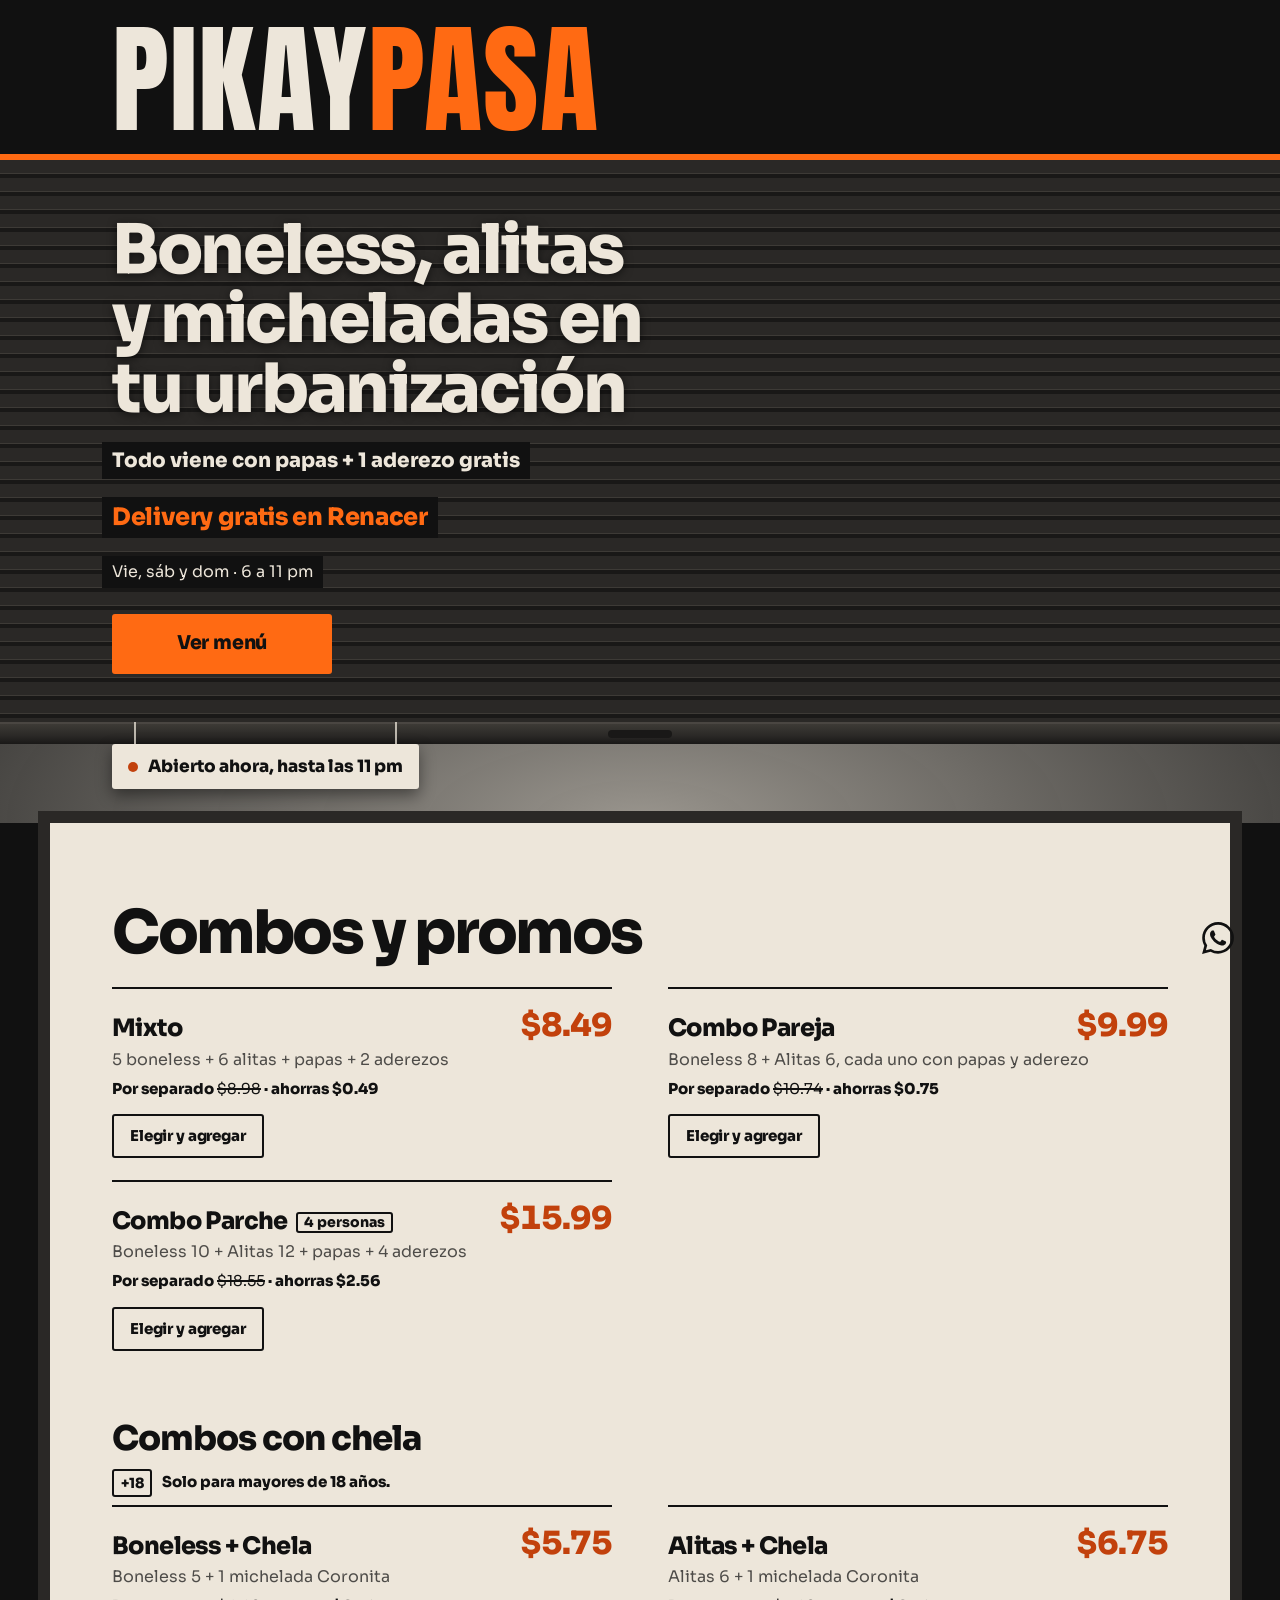
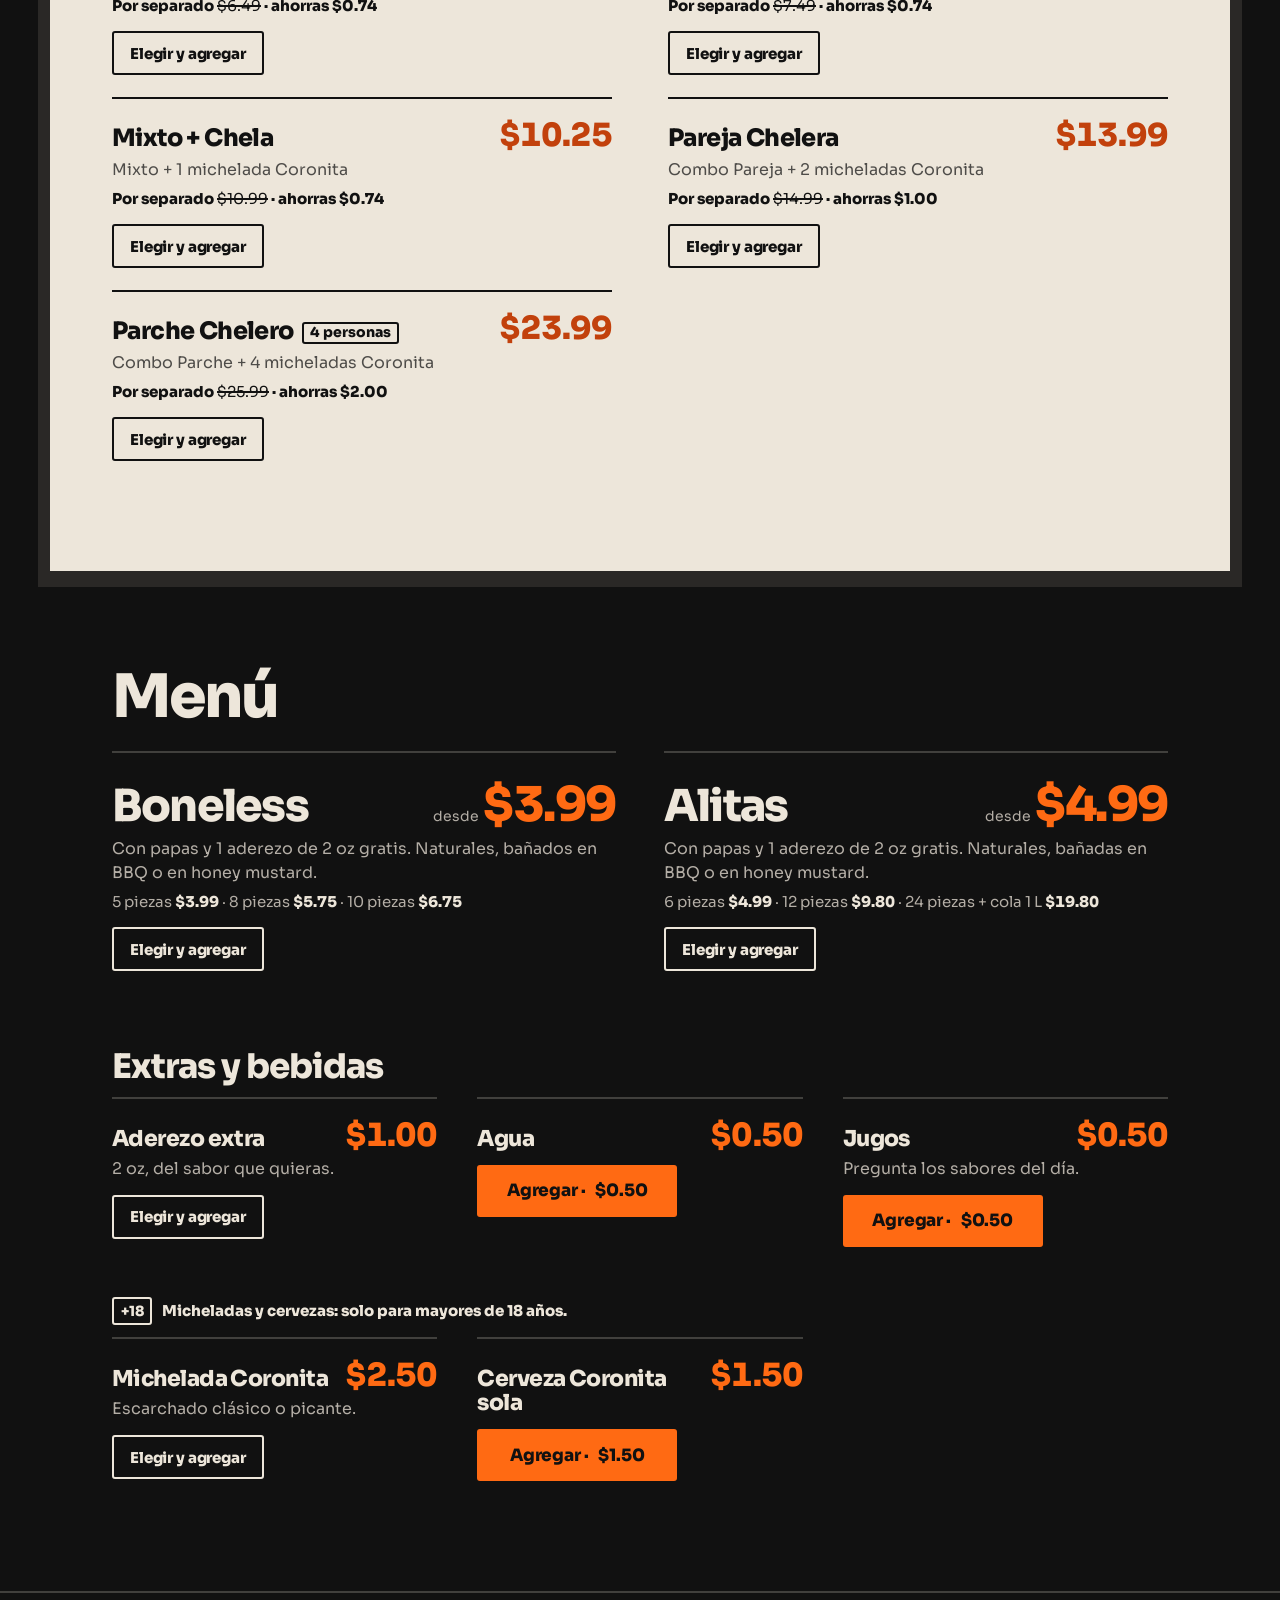
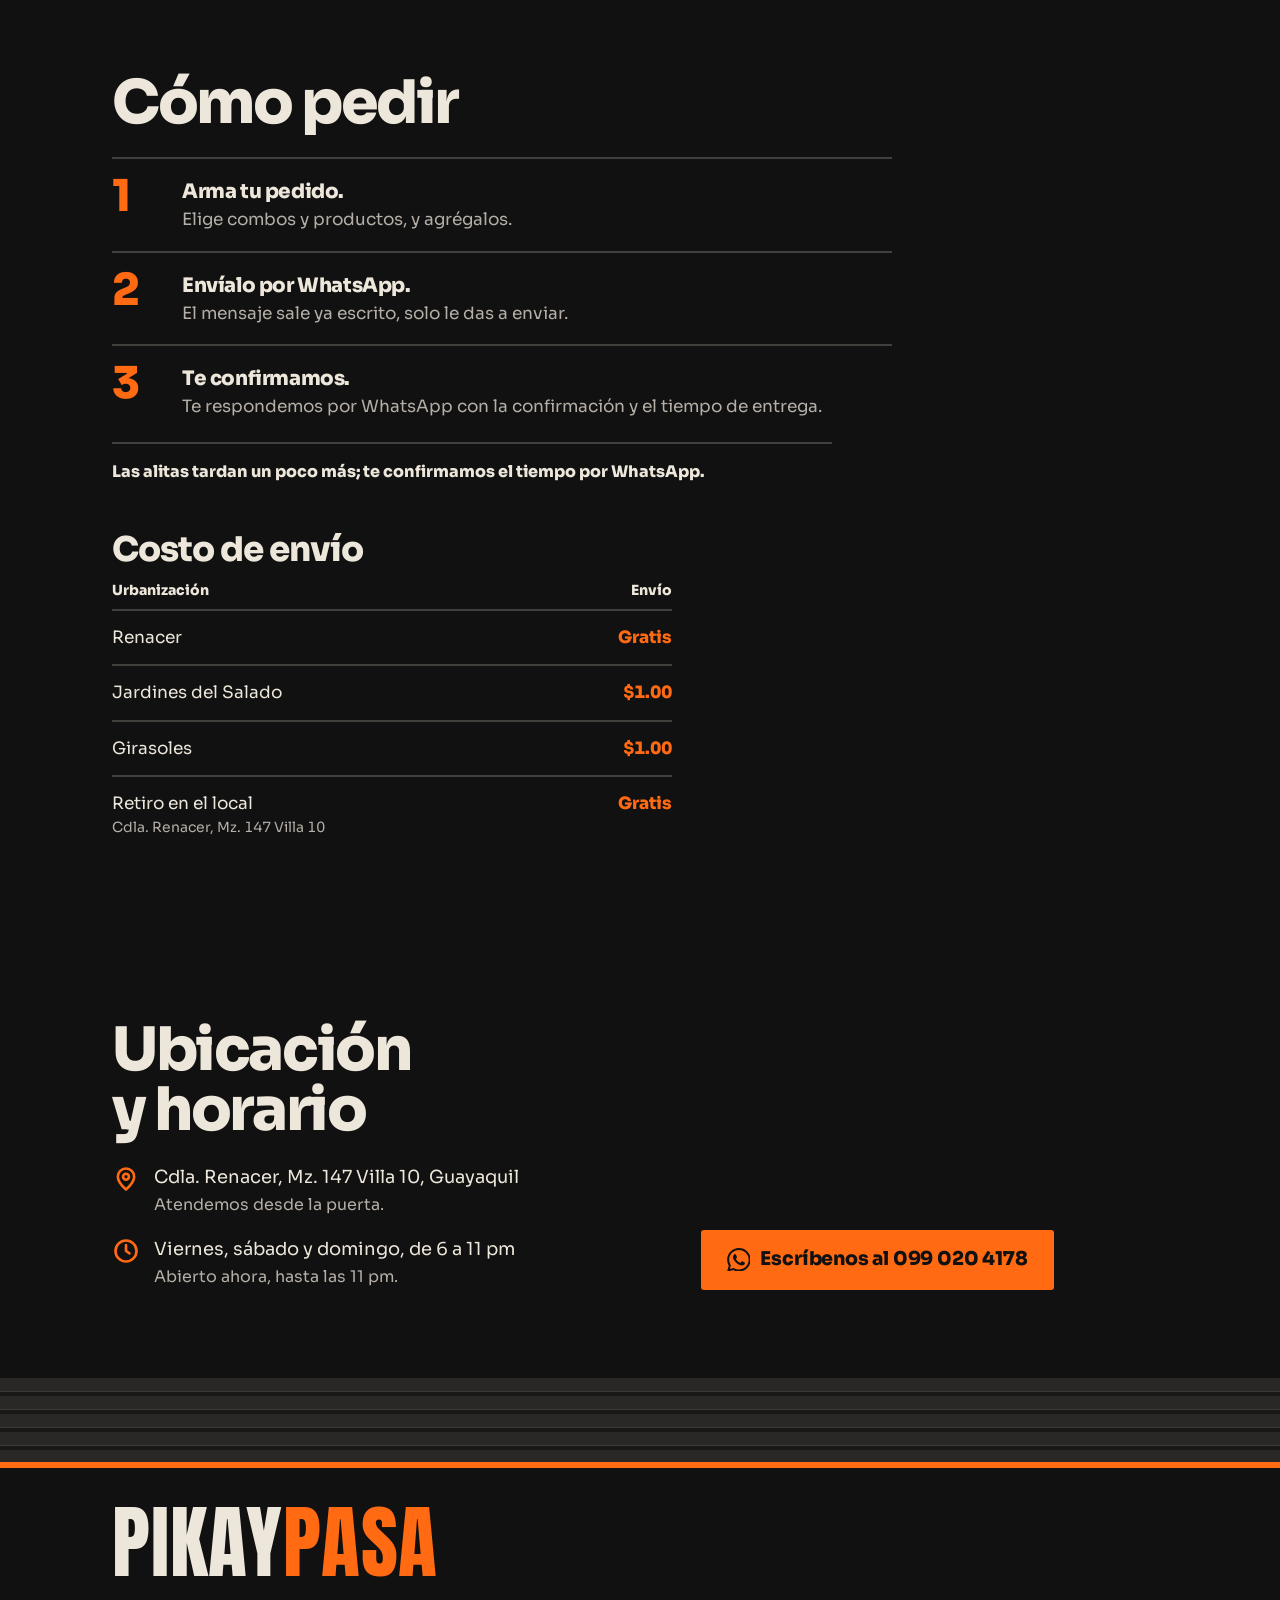
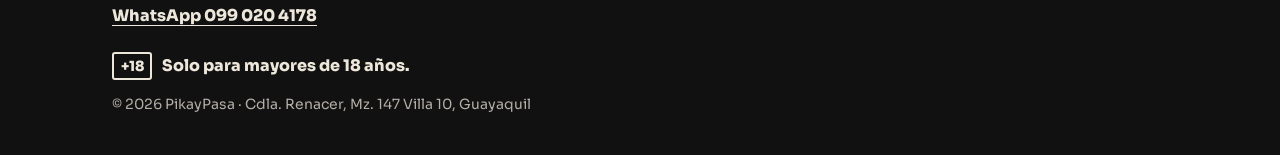
==== commit 5e7aba31: "Actualización del menú: salen los tenders, entran las alitas - Alitas (6, 12 y 24 + cola 1 L con mit" ====
--- a/index.html
+++ b/index.html
@@ -3,19 +3,24 @@
 <head>
   <meta charset="utf-8">
   <meta name="viewport" content="width=device-width, initial-scale=1, viewport-fit=cover">
-  <title>PikayPasa · Boneless, tenders y micheladas en Renacer</title>
-  <meta name="description" content="Boneless, tenders y micheladas en tu urbanización. Pide por WhatsApp. Delivery gratis en Renacer. Viernes, sábado y domingo, de 6 a 11 pm.">
+  <title>PikayPasa · Boneless, alitas y micheladas en Renacer</title>
+  <meta name="description" content="Boneless y alitas con papas y aderezo gratis, naturales o bañados en BBQ o honey mustard. Micheladas. Pide por WhatsApp. Vie, sáb y dom de 6 a 11 pm. Envío gratis en Renacer.">
   <meta name="theme-color" content="#111111">
-  <link rel="icon" href="data:image/svg+xml,%3Csvg xmlns='http://www.w3.org/2000/svg' viewBox='0 0 32 32'%3E%3Crect width='32' height='32' fill='%23111111'/%3E%3Crect x='6' y='22' width='20' height='4' fill='%23FF6A13'/%3E%3Crect x='6' y='6' width='20' height='3' fill='%23EDE6DA'/%3E%3Crect x='6' y='12' width='20' height='3' fill='%23EDE6DA'/%3E%3C/svg%3E">
+  <link rel="icon" type="image/png" sizes="32x32" href="img/favicon-32.png">
+  <link rel="icon" type="image/png" sizes="192x192" href="img/favicon-192.png">
+  <link rel="apple-touch-icon" href="img/apple-touch-icon.png">
 
   <!-- Vista previa al compartir en WhatsApp / redes -->
   <meta property="og:type" content="website">
   <meta property="og:locale" content="es_EC">
+  <meta property="og:url" content="https://pikaypasa.vercel.app/">
   <meta property="og:title" content="PikayPasa">
-  <meta property="og:description" content="Boneless, tenders y micheladas en tu urbanización. Pide por WhatsApp. Delivery gratis en Renacer.">
-  <!-- Cuando tengas la imagen de 1200×630, guárdala como img/og.jpg y quita los dos guiones de abajo:
-  <meta property="og:image" content="img/og.jpg">
-  -->
+  <meta property="og:description" content="Boneless y alitas con papas y aderezo gratis, naturales o bañados en BBQ o honey mustard. Micheladas. Pide por WhatsApp. Vie, sáb y dom de 6 a 11 pm. Envío gratis en Renacer.">
+  <meta property="og:image" content="https://pikaypasa.vercel.app/img/og.jpg">
+  <meta property="og:image:width" content="1200">
+  <meta property="og:image:height" content="630">
+  <meta property="og:image:alt" content="PikayPasa: boneless, alitas y micheladas. Pide por WhatsApp.">
+  <meta name="twitter:card" content="summary_large_image">
 
   <link rel="preconnect" href="https://fonts.googleapis.com">
   <link rel="preconnect" href="https://fonts.gstatic.com" crossorigin>
@@ -34,7 +39,8 @@
   <section class="frente" aria-label="Inicio">
     <div class="reja" id="reja">
       <div class="reja-texto contenedor">
-        <p class="lema">Boneless, tenders y micheladas en tu urbanización</p>
+        <p class="lema">Boneless, alitas y micheladas en tu urbanización</p>
+        <p class="incluye">Todo viene con papas + 1 aderezo gratis</p>
         <p class="gratis">Delivery gratis en Renacer</p>
         <p class="horario-corto" data-texto="horarioCorto"></p>
         <a class="btn btn-grande" href="#combos">Ver menú</a>
@@ -49,7 +55,7 @@
       <a href="#combos">Combos</a>
       <a href="#chela" data-alcohol>Con chela</a>
       <a href="#p-boneless">Boneless</a>
-      <a href="#p-tenders">Tenders</a>
+      <a href="#p-alitas">Alitas</a>
       <a href="#extras">Extras y bebidas</a>
       <a href="#como-pedir">Cómo pedir</a>
       <a href="#ubicacion">Ubicación</a>
@@ -78,8 +84,12 @@
         <div class="menu-principal" id="menu-principal"></div>
 
         <h3 class="subtitulo" id="extras">Extras y bebidas</h3>
-        <p class="aviso-18" data-alcohol><span class="sello-18">+18</span> Micheladas y cervezas: solo para mayores de 18 años.</p>
         <div class="lista lista-extras" id="lista-extras"></div>
+
+        <div class="bloque-alcohol" data-alcohol>
+          <p class="aviso-18"><span class="sello-18">+18</span> Micheladas y cervezas: solo para mayores de 18 años.</p>
+          <div class="lista lista-extras" id="lista-extras-alcohol"></div>
+        </div>
       </div>
     </section>
 
@@ -92,6 +102,7 @@
           <li><span><strong>Envíalo por WhatsApp.</strong> El mensaje sale ya escrito, solo le das a enviar.</span></li>
           <li><span><strong>Te confirmamos.</strong> Te respondemos por WhatsApp con la confirmación y el tiempo de entrega.</span></li>
         </ol>
+        <p class="nota-alitas">Las alitas tardan un poco más; te confirmamos el tiempo por WhatsApp.</p>
 
         <h3 class="subtitulo">Costo de envío</h3>
         <table class="tabla-envios">
@@ -117,11 +128,11 @@
           </p>
         </div>
         <div class="ubicacion-acciones">
-          <a class="btn btn-grande" id="wa-general" href="#" target="_blank" rel="noopener">
+          <a class="btn btn-grande" id="wa-general" href="https://wa.me/593990204178" target="_blank" rel="noopener">
             <svg class="ico ico-wa" viewBox="0 0 24 24" aria-hidden="true"><use href="#logo-wa"/></svg>
             <span>Escríbenos al <span data-texto="whatsappVisible"></span></span>
           </a>
-          <a class="enlace-ig" id="ig-1" href="#" target="_blank" rel="noopener" hidden>
+          <a class="enlace-ig" id="ig-1" target="_blank" rel="noopener" hidden>
             <svg class="ico" viewBox="0 0 24 24" aria-hidden="true"><rect x="3.5" y="3.5" width="17" height="17" rx="5"/><circle cx="12" cy="12" r="4"/><circle cx="17.2" cy="6.8" r="0.6"/></svg>
             <span class="ig-usuario"></span>
           </a>
@@ -136,8 +147,8 @@
     <div class="contenedor pie-contenido">
       <p class="logo logo-pie" aria-label="PikayPasa"><span class="logo-pikay">PIKAY</span><span class="logo-pasa">PASA</span></p>
       <p class="pie-datos">
-        <a id="wa-pie" href="#" target="_blank" rel="noopener">WhatsApp&nbsp;<span data-texto="whatsappVisible"></span></a>
-        <a id="ig-2" href="#" target="_blank" rel="noopener" hidden>Instagram&nbsp;<span class="ig-usuario"></span></a>
+        <a id="wa-pie" href="https://wa.me/593990204178" target="_blank" rel="noopener">WhatsApp&nbsp;<span data-texto="whatsappVisible"></span></a>
+        <a id="ig-2" target="_blank" rel="noopener" hidden>Instagram&nbsp;<span class="ig-usuario"></span></a>
       </p>
       <p class="pie-18" data-alcohol><span class="sello-18">+18</span> Solo para mayores de 18 años.</p>
       <p class="pie-anio">© <span id="anio"></span> PikayPasa · <span data-texto="direccionCompleta"></span></p>
@@ -150,7 +161,7 @@
   </svg>
 
   <!-- ============ WHATSAPP FLOTANTE ============ -->
-  <a class="wa-flotante" id="wa-flotante" href="#" target="_blank" rel="noopener" aria-label="Escríbenos por WhatsApp">
+  <a class="wa-flotante" id="wa-flotante" href="https://wa.me/593990204178" target="_blank" rel="noopener" aria-label="Escríbenos por WhatsApp">
     <svg class="ico-wa" viewBox="0 0 24 24" aria-hidden="true"><use href="#logo-wa"/></svg>
   </a>
 
@@ -211,7 +222,7 @@
     <div class="enviado" id="enviado" hidden>
       <p class="enviado-titulo">¡Tu pedido salió para WhatsApp!</p>
       <p>Te vamos a responder por WhatsApp para confirmar tu pedido y el tiempo de entrega.</p>
-      <p class="enviado-sub">¿No se abrió el chat? <a id="reabrir" href="#" target="_blank" rel="noopener">Ábrelo otra vez con tu pedido</a>.</p>
+      <p class="enviado-sub">¿No se abrió el chat? <a id="reabrir" href="https://wa.me/593990204178" target="_blank" rel="noopener">Ábrelo otra vez con tu pedido</a>.</p>
       <button class="btn btn-grande" type="button" id="seguir">Listo</button>
     </div>
   </dialog>
--- a/css/estilos.css
+++ b/css/estilos.css
@@ -138,6 +138,10 @@
   font-weight: 800; font-size: clamp(1.125rem, 4.6vw, 1.5rem); line-height: 1.2; letter-spacing: -0.015em;
   color: var(--naranja);
   background: var(--negro); padding: 6px 10px; margin-left: -10px;
+}
+.incluye {
+  font-weight: 800; font-size: clamp(1rem, 4.2vw, 1.25rem); line-height: 1.25;
+  color: var(--hueso); background: var(--negro); padding: 6px 10px; margin-left: -10px;
 }
 .horario-corto { font-size: 1rem; color: var(--hueso); background: var(--negro); padding: 4px 10px; margin-left: -10px; }
 .reja-texto .btn { margin-top: 8px; min-width: 220px; }
@@ -311,6 +315,13 @@
 .menu-principal .item-precio { font-size: clamp(2.25rem, 9vw, 3rem); }
 .menu .aviso-18 { color: var(--hueso); }
 .lista-extras .item-nombre { font-size: 1.375rem; }
+.bloque-alcohol { margin-top: 28px; }
+.bloque-alcohol .aviso-18 { margin-bottom: 12px; }
+/* Foto opcional del producto (campo "imagen" en data/menu.js) */
+.item-foto {
+  display: block; width: 100%; max-width: 480px; height: auto; aspect-ratio: 4 / 3; object-fit: cover;
+  margin-bottom: 16px; border-radius: var(--radio); background: var(--acero);
+}
 
 /* ---------- Cómo pedir (negro: la ventanilla es la única luz) ---------- */
 .como { background: var(--negro); color: var(--hueso); border-top: var(--borde) solid var(--hueso-linea); }
@@ -328,6 +339,10 @@
 .pasos strong { color: var(--hueso); }
 .pasos strong { display: block; font-weight: 800; font-size: 1.25rem; letter-spacing: -0.02em; }
 
+.nota-alitas {
+  margin-top: 4px; padding-top: 16px; border-top: var(--borde) solid var(--hueso-linea);
+  max-width: 60ch; font-weight: 800; color: var(--hueso);
+}
 .tabla-envios { width: 100%; max-width: 560px; border-collapse: collapse; font-variant-numeric: tabular-nums; }
 .tabla-envios th { text-align: left; font-weight: 800; font-size: 0.875rem; padding: 0 0 8px; }
 .tabla-envios th:last-child, .tabla-envios td:last-child { text-align: right; }
